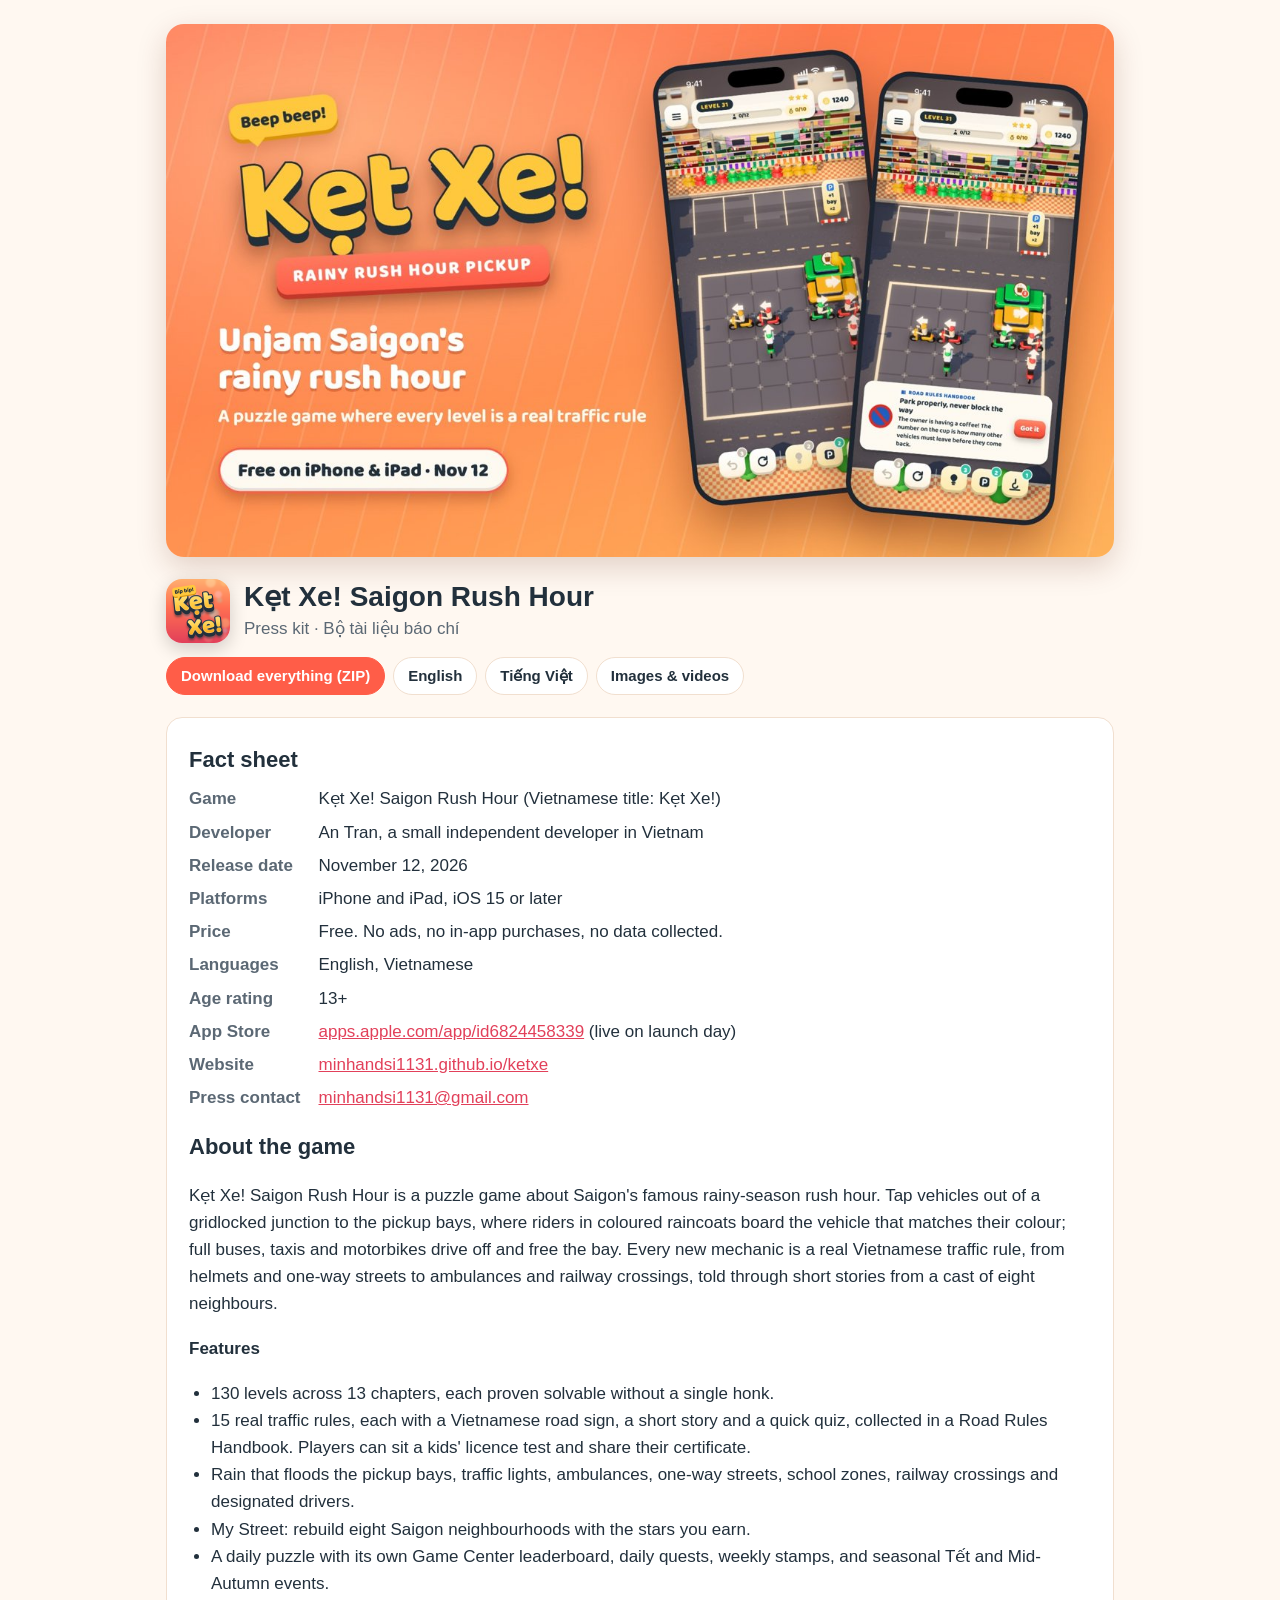
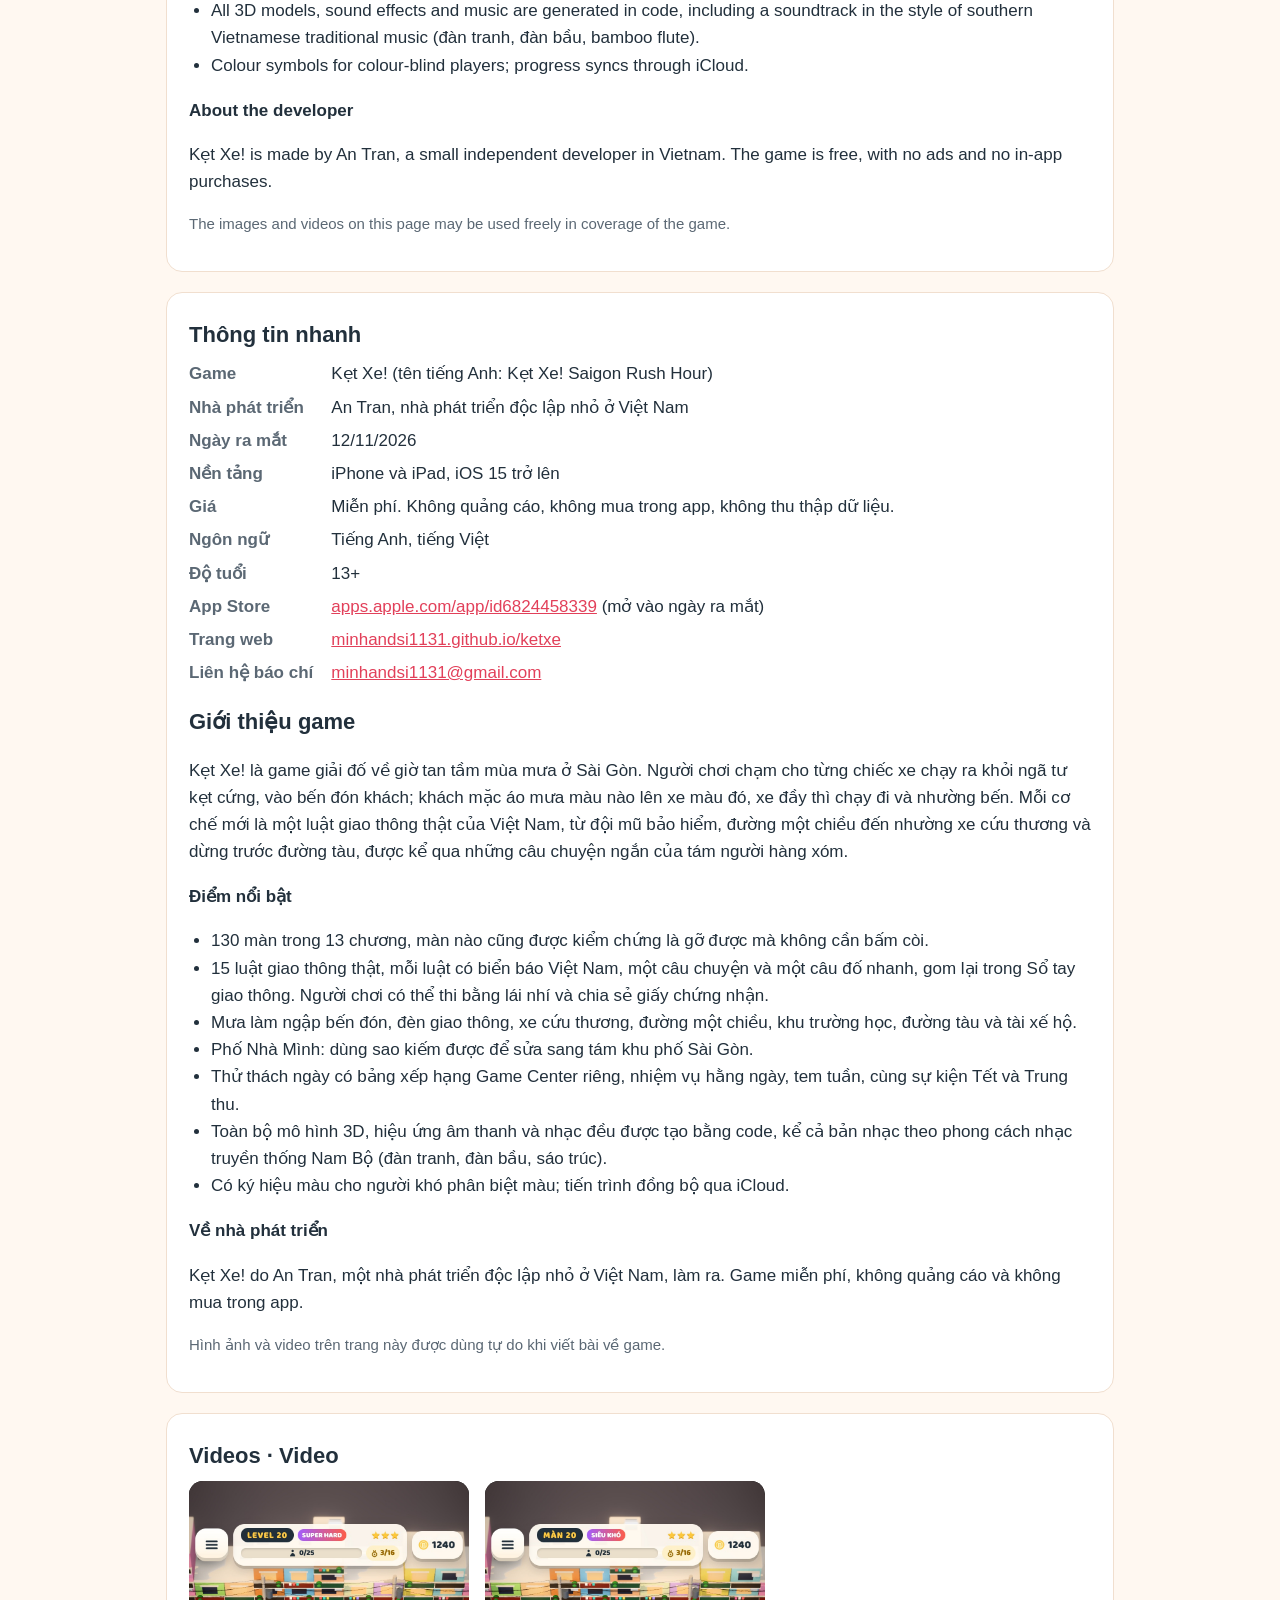
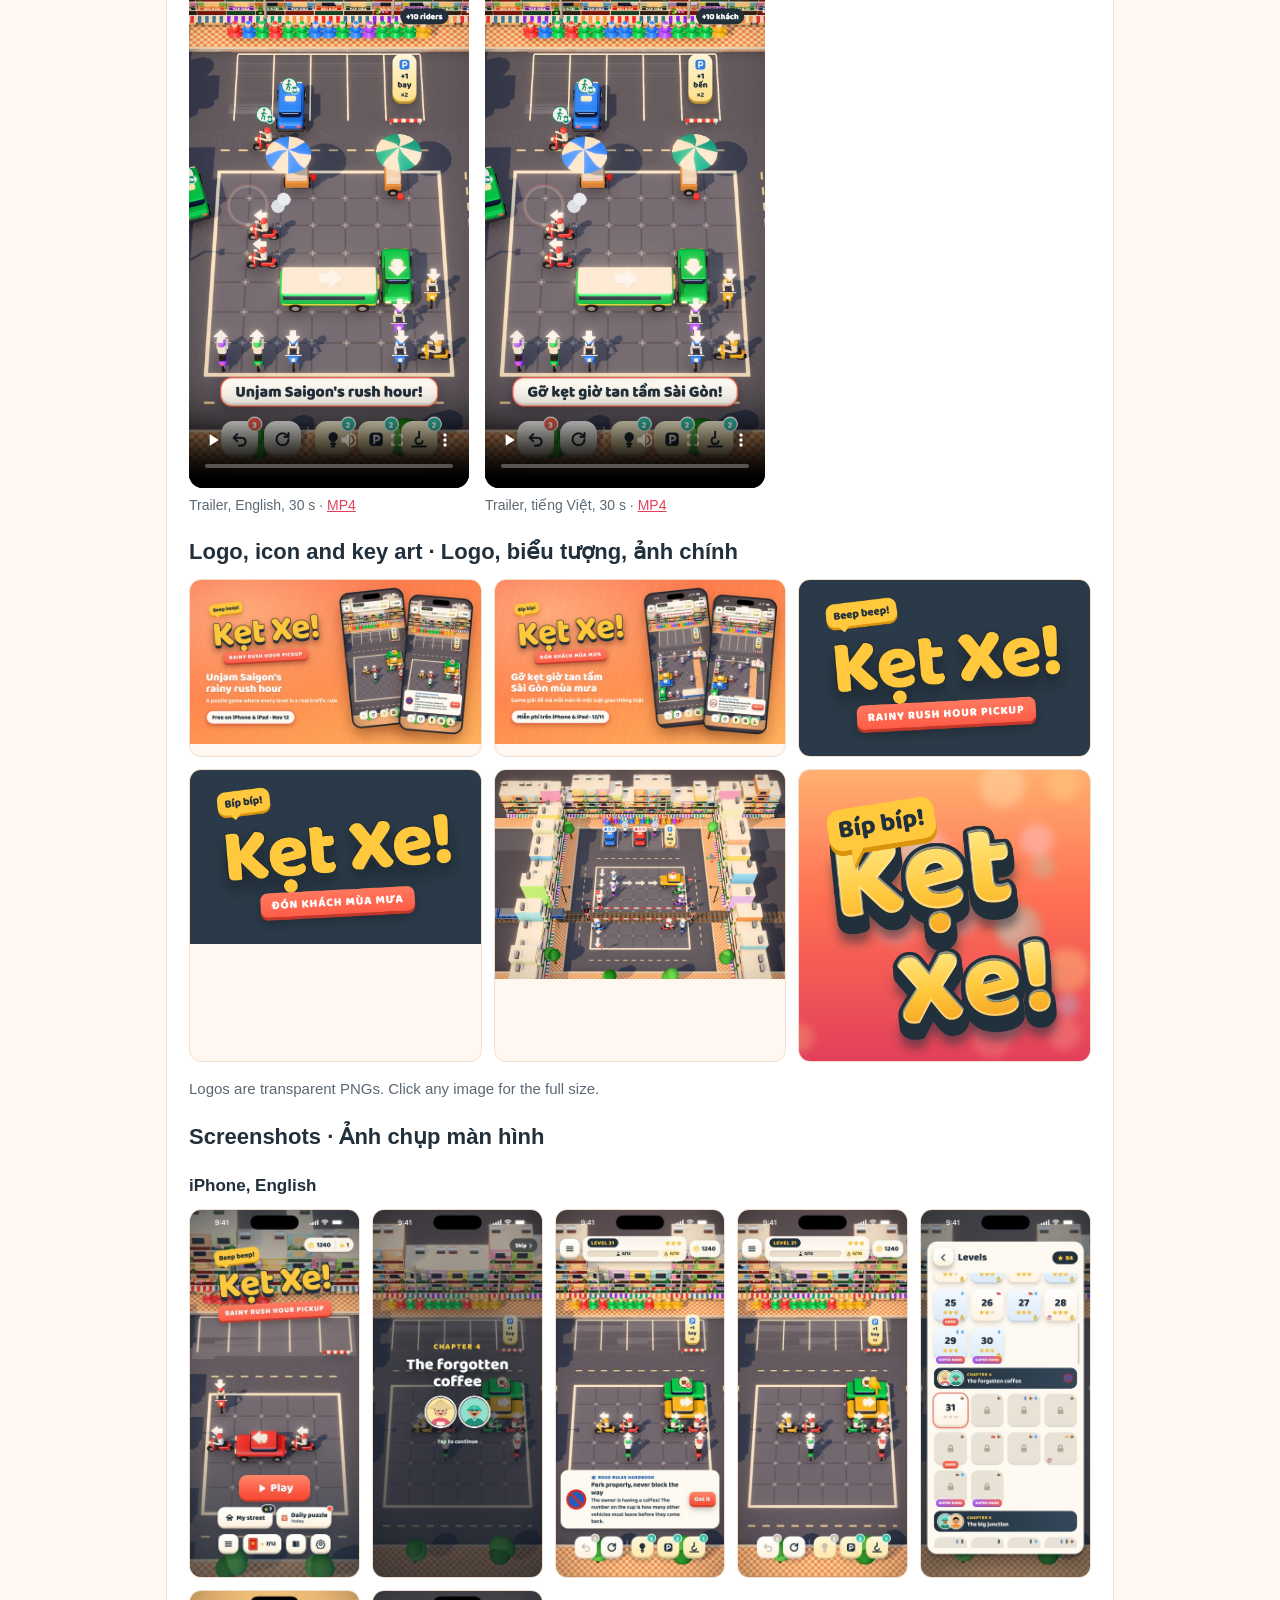
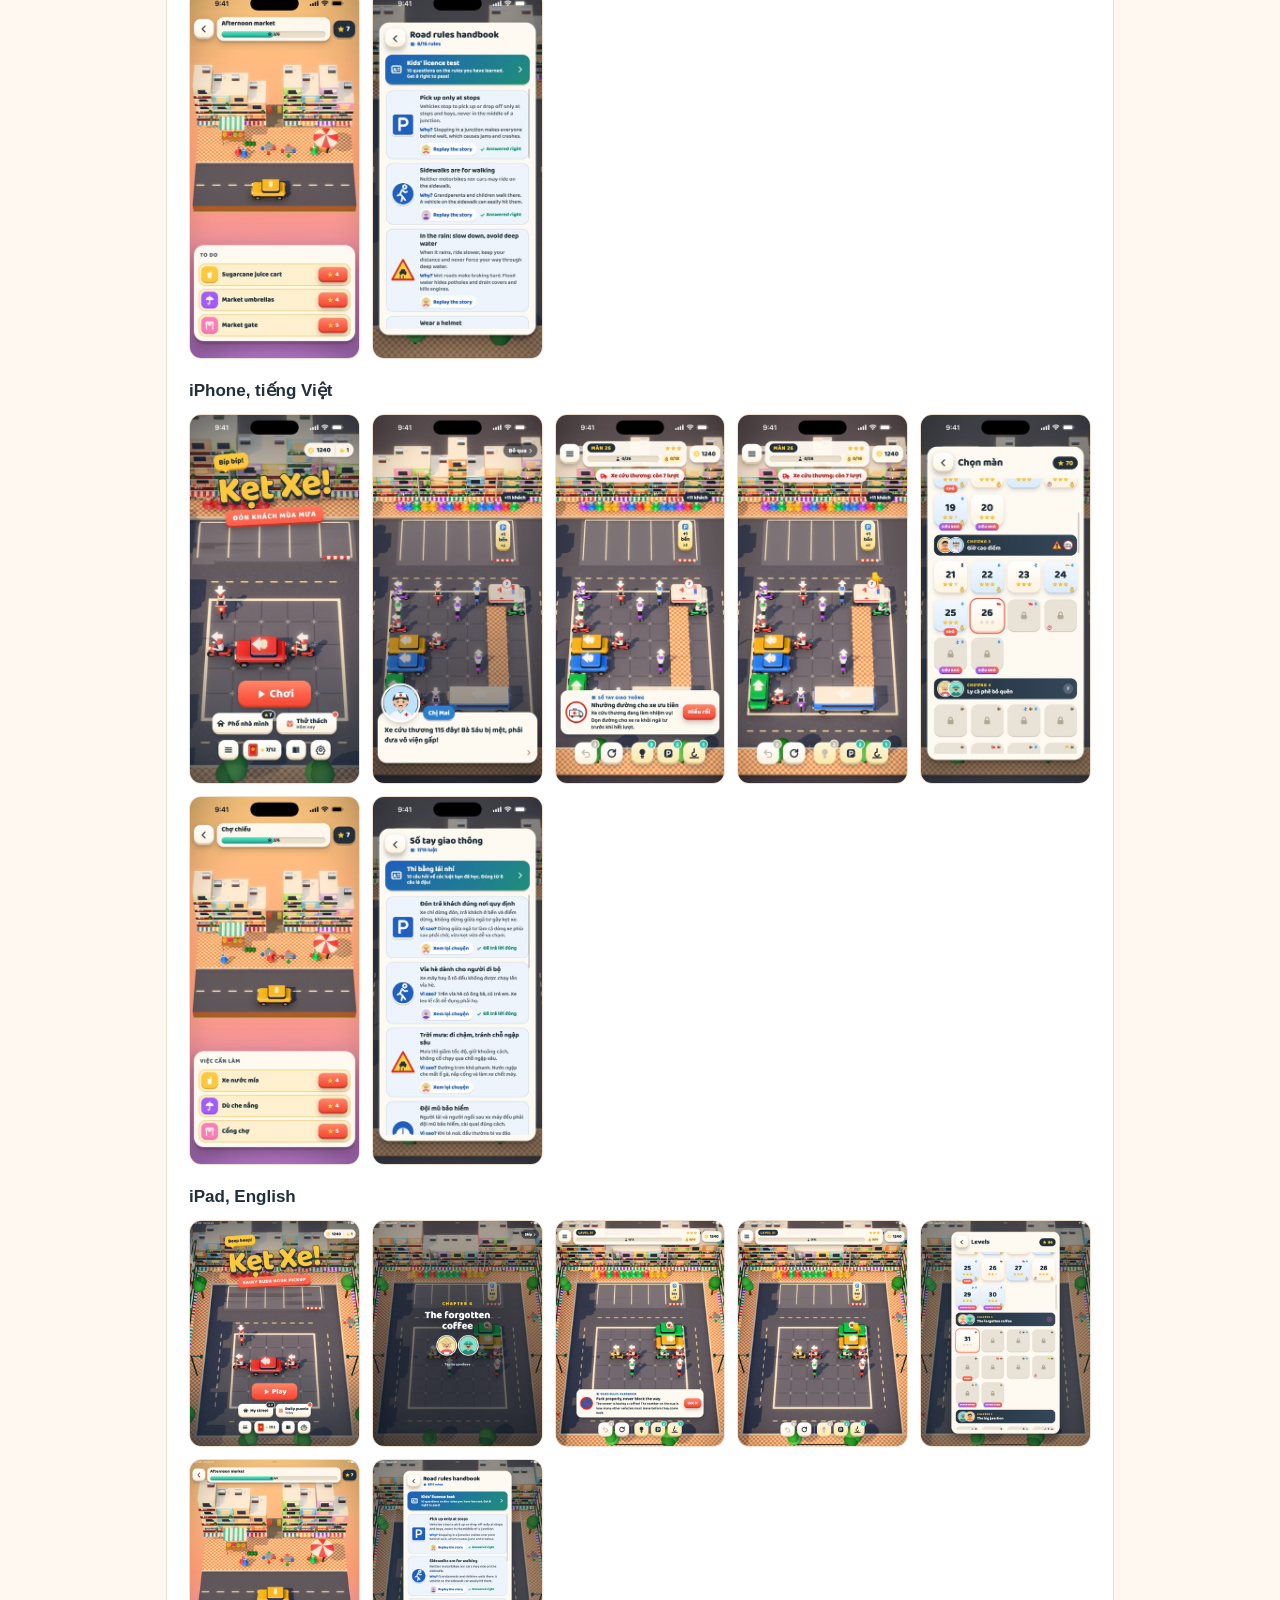
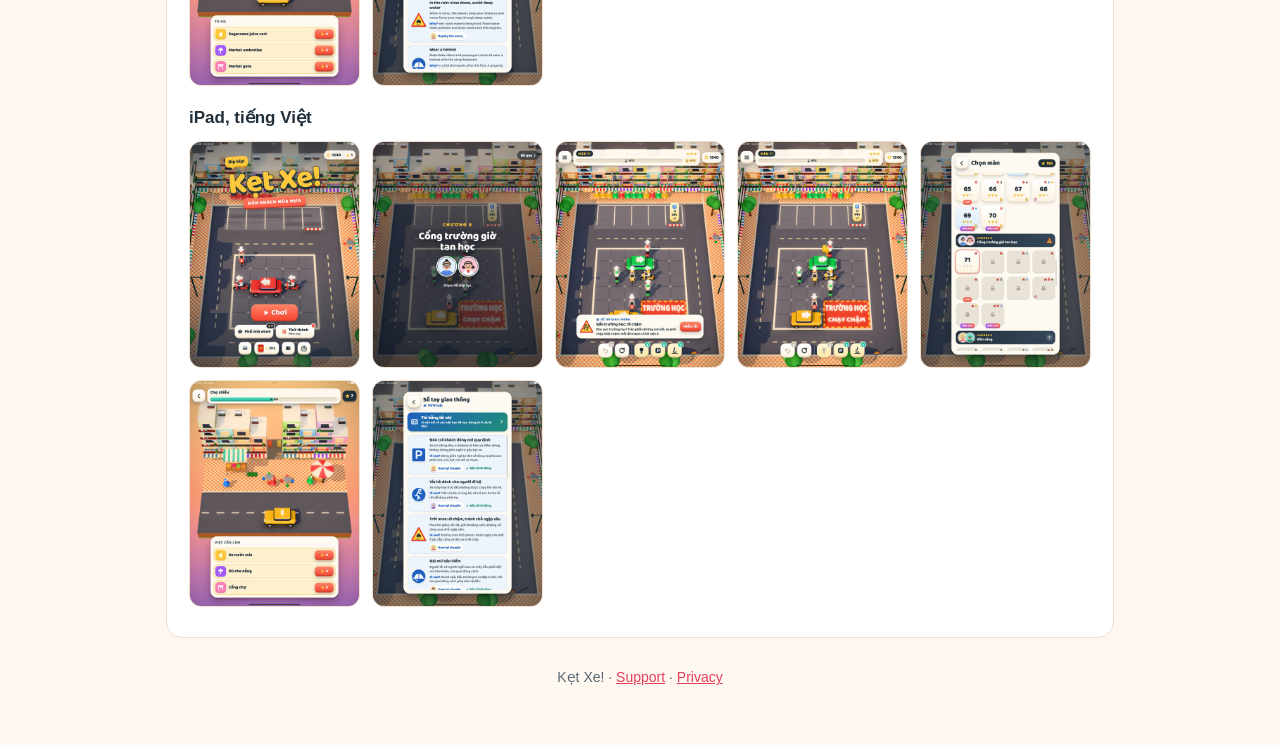
==== press/index.html @ 8d1dc2d1 "Press kit của Kẹt Xe! cho ngày ra mắt 12/11/2026 Trang /press/ song ngữ Anh–Việt: thông tin nhanh, g" ====
<!doctype html>
<html lang="en">
<head>
  <meta charset="utf-8">
  <meta name="viewport" content="width=device-width, initial-scale=1">
  <title>Kẹt Xe! Press Kit</title>
  <meta name="description" content="Press kit for Kẹt Xe! Saigon Rush Hour, a puzzle game about Saigon's rainy rush hour and real traffic rules. Out November 12, 2026 on iPhone and iPad.">
  <link rel="icon" href="assets/icon-1024.png">
  <meta property="og:title" content="Kẹt Xe! Saigon Rush Hour: press kit">
  <meta property="og:description" content="A puzzle game where every level is a real traffic rule. Free on iPhone and iPad, November 12, 2026.">
  <meta property="og:image" content="https://minhandsi1131.github.io/ketxe/press/assets/banner-en.jpg">
  <meta property="og:url" content="https://minhandsi1131.github.io/ketxe/press/">
  <meta name="twitter:card" content="summary_large_image">
  <style>
    :root {
      --bg: #fff8f1; --card: #ffffff; --ink: #22303c; --muted: #5b6874; --accent: #e2405a; --coral: #ff5d48; --line: #f1dfcf;
      color-scheme: light dark;
    }
    @media (prefers-color-scheme: dark) {
      :root { --bg: #1b2229; --card: #232c35; --ink: #f3ece4; --muted: #b3bcc5; --accent: #ff8a7a; --line: #34404b; }
    }
    * { box-sizing: border-box; }
    body { margin: 0; background: var(--bg); color: var(--ink); font: 17px/1.6 -apple-system, BlinkMacSystemFont, "Segoe UI", Roboto, "Helvetica Neue", Arial, sans-serif; }
    main { max-width: 980px; margin: 0 auto; padding: 24px 16px 56px; }
    .hero { width: 100%; border-radius: 18px; display: block; box-shadow: 0 10px 30px rgba(90, 30, 0, .18); }
    header { display: flex; align-items: center; gap: 14px; margin: 22px 0 6px; }
    header img { width: 64px; height: 64px; border-radius: 16px; box-shadow: 0 6px 18px rgba(0, 0, 0, .18); }
    header h1 { margin: 0; font-size: 28px; line-height: 1.15; }
    header p { margin: 2px 0 0; color: var(--muted); }
    nav { margin: 14px 0 22px; display: flex; flex-wrap: wrap; gap: 8px; }
    nav a { padding: 6px 14px; border-radius: 999px; background: var(--card); border: 1px solid var(--line); color: var(--ink); text-decoration: none; font-weight: 600; font-size: 15px; }
    nav a.primary { background: var(--coral); border-color: var(--coral); color: #fff; }
    section { background: var(--card); border: 1px solid var(--line); border-radius: 16px; padding: 6px 22px 20px; margin-bottom: 20px; }
    h2 { font-size: 22px; margin: 18px 0 8px; }
    h3 { font-size: 17px; margin: 18px 0 6px; }
    a { color: var(--accent); }
    dl.facts { display: grid; grid-template-columns: max-content 1fr; gap: 6px 18px; margin: 8px 0 4px; }
    dl.facts dt { color: var(--muted); font-weight: 600; }
    dl.facts dd { margin: 0; min-width: 0; overflow-wrap: anywhere; }
    @media (max-width: 560px) { dl.facts { grid-template-columns: 1fr; gap: 0; } dl.facts dt { margin-top: 10px; } }
    ul { padding-left: 22px; }
    .note { color: var(--muted); font-size: 15px; }
    .media { display: grid; grid-template-columns: repeat(auto-fill, minmax(150px, 1fr)); gap: 12px; margin: 10px 0; }
    .media.wide { grid-template-columns: repeat(auto-fill, minmax(260px, 1fr)); }
    .media a { display: block; border-radius: 12px; overflow: hidden; border: 1px solid var(--line); background: var(--bg); }
    .media img { width: 100%; display: block; }
    .media .logo { padding: 14px; background: #2b3a48; }
    .videos { display: grid; grid-template-columns: repeat(auto-fill, minmax(220px, 280px)); gap: 16px; }
    .videos figure { margin: 0; }
    video { width: 100%; border-radius: 14px; background: #000; display: block; }
    figcaption { font-size: 14px; color: var(--muted); margin-top: 6px; }
    footer { color: var(--muted); font-size: 14px; text-align: center; margin-top: 28px; }
  </style>
</head>
<body>
<main>
  <img class="hero" src="assets/web/banner-en.jpg" alt="Kẹt Xe! Saigon Rush Hour: unjam Saigon's rainy rush hour. Free on iPhone and iPad, November 12.">
  <header>
    <img src="assets/icon-1024.png" alt="Kẹt Xe! app icon">
    <div>
      <h1>Kẹt Xe! Saigon Rush Hour</h1>
      <p>Press kit · Bộ tài liệu báo chí</p>
    </div>
  </header>
  <nav>
    <a class="primary" href="ket-xe-press-kit.zip">Download everything (ZIP)</a>
    <a href="#en">English</a>
    <a href="#vi">Tiếng Việt</a>
    <a href="#media">Images & videos</a>
  </nav>

  <section id="en" lang="en">
    <h2>Fact sheet</h2>
    <dl class="facts">
      <dt>Game</dt><dd>Kẹt Xe! Saigon Rush Hour (Vietnamese title: Kẹt Xe!)</dd>
      <dt>Developer</dt><dd>An Tran, a small independent developer in Vietnam</dd>
      <dt>Release date</dt><dd>November 12, 2026</dd>
      <dt>Platforms</dt><dd>iPhone and iPad, iOS 15 or later</dd>
      <dt>Price</dt><dd>Free. No ads, no in-app purchases, no data collected.</dd>
      <dt>Languages</dt><dd>English, Vietnamese</dd>
      <dt>Age rating</dt><dd>13+</dd>
      <dt>App Store</dt><dd><a href="https://apps.apple.com/app/id6824458339">apps.apple.com/app/id6824458339</a> (live on launch day)</dd>
      <dt>Website</dt><dd><a href="https://minhandsi1131.github.io/ketxe/">minhandsi1131.github.io/ketxe</a></dd>
      <dt>Press contact</dt><dd><a href="mailto:minhandsi1131@gmail.com">minhandsi1131@gmail.com</a></dd>
    </dl>

    <h2>About the game</h2>
    <p>Kẹt Xe! Saigon Rush Hour is a puzzle game about Saigon's famous rainy-season rush hour. Tap vehicles out of a gridlocked junction to the pickup bays, where riders in coloured raincoats board the vehicle that matches their colour; full buses, taxis and motorbikes drive off and free the bay. Every new mechanic is a real Vietnamese traffic rule, from helmets and one-way streets to ambulances and railway crossings, told through short stories from a cast of eight neighbours.</p>

    <h3>Features</h3>
    <ul>
      <li>130 levels across 13 chapters, each proven solvable without a single honk.</li>
      <li>15 real traffic rules, each with a Vietnamese road sign, a short story and a quick quiz, collected in a Road Rules Handbook. Players can sit a kids' licence test and share their certificate.</li>
      <li>Rain that floods the pickup bays, traffic lights, ambulances, one-way streets, school zones, railway crossings and designated drivers.</li>
      <li>My Street: rebuild eight Saigon neighbourhoods with the stars you earn.</li>
      <li>A daily puzzle with its own Game Center leaderboard, daily quests, weekly stamps, and seasonal Tết and Mid-Autumn events.</li>
      <li>All 3D models, sound effects and music are generated in code, including a soundtrack in the style of southern Vietnamese traditional music (đàn tranh, đàn bầu, bamboo flute).</li>
      <li>Colour symbols for colour-blind players; progress syncs through iCloud.</li>
    </ul>

    <h3>About the developer</h3>
    <p>Kẹt Xe! is made by An Tran, a small independent developer in Vietnam. The game is free, with no ads and no in-app purchases.</p>
    <p class="note">The images and videos on this page may be used freely in coverage of the game.</p>
  </section>

  <section id="vi" lang="vi">
    <h2>Thông tin nhanh</h2>
    <dl class="facts">
      <dt>Game</dt><dd>Kẹt Xe! (tên tiếng Anh: Kẹt Xe! Saigon Rush Hour)</dd>
      <dt>Nhà phát triển</dt><dd>An Tran, nhà phát triển độc lập nhỏ ở Việt Nam</dd>
      <dt>Ngày ra mắt</dt><dd>12/11/2026</dd>
      <dt>Nền tảng</dt><dd>iPhone và iPad, iOS 15 trở lên</dd>
      <dt>Giá</dt><dd>Miễn phí. Không quảng cáo, không mua trong app, không thu thập dữ liệu.</dd>
      <dt>Ngôn ngữ</dt><dd>Tiếng Anh, tiếng Việt</dd>
      <dt>Độ tuổi</dt><dd>13+</dd>
      <dt>App Store</dt><dd><a href="https://apps.apple.com/app/id6824458339">apps.apple.com/app/id6824458339</a> (mở vào ngày ra mắt)</dd>
      <dt>Trang web</dt><dd><a href="https://minhandsi1131.github.io/ketxe/">minhandsi1131.github.io/ketxe</a></dd>
      <dt>Liên hệ báo chí</dt><dd><a href="mailto:minhandsi1131@gmail.com">minhandsi1131@gmail.com</a></dd>
    </dl>

    <h2>Giới thiệu game</h2>
    <p>Kẹt Xe! là game giải đố về giờ tan tầm mùa mưa ở Sài Gòn. Người chơi chạm cho từng chiếc xe chạy ra khỏi ngã tư kẹt cứng, vào bến đón khách; khách mặc áo mưa màu nào lên xe màu đó, xe đầy thì chạy đi và nhường bến. Mỗi cơ chế mới là một luật giao thông thật của Việt Nam, từ đội mũ bảo hiểm, đường một chiều đến nhường xe cứu thương và dừng trước đường tàu, được kể qua những câu chuyện ngắn của tám người hàng xóm.</p>

    <h3>Điểm nổi bật</h3>
    <ul>
      <li>130 màn trong 13 chương, màn nào cũng được kiểm chứng là gỡ được mà không cần bấm còi.</li>
      <li>15 luật giao thông thật, mỗi luật có biển báo Việt Nam, một câu chuyện và một câu đố nhanh, gom lại trong Sổ tay giao thông. Người chơi có thể thi bằng lái nhí và chia sẻ giấy chứng nhận.</li>
      <li>Mưa làm ngập bến đón, đèn giao thông, xe cứu thương, đường một chiều, khu trường học, đường tàu và tài xế hộ.</li>
      <li>Phố Nhà Mình: dùng sao kiếm được để sửa sang tám khu phố Sài Gòn.</li>
      <li>Thử thách ngày có bảng xếp hạng Game Center riêng, nhiệm vụ hằng ngày, tem tuần, cùng sự kiện Tết và Trung thu.</li>
      <li>Toàn bộ mô hình 3D, hiệu ứng âm thanh và nhạc đều được tạo bằng code, kể cả bản nhạc theo phong cách nhạc truyền thống Nam Bộ (đàn tranh, đàn bầu, sáo trúc).</li>
      <li>Có ký hiệu màu cho người khó phân biệt màu; tiến trình đồng bộ qua iCloud.</li>
    </ul>

    <h3>Về nhà phát triển</h3>
    <p>Kẹt Xe! do An Tran, một nhà phát triển độc lập nhỏ ở Việt Nam, làm ra. Game miễn phí, không quảng cáo và không mua trong app.</p>
    <p class="note">Hình ảnh và video trên trang này được dùng tự do khi viết bài về game.</p>
  </section>

  <section id="media">
    <h2>Videos · Video</h2>
    <div class="videos">
      <figure>
        <video controls preload="none" playsinline poster="assets/trailer-en-poster.jpg" src="assets/trailer-en.mp4"></video>
        <figcaption>Trailer, English, 30 s · <a href="assets/trailer-en.mp4" download>MP4</a></figcaption>
      </figure>
      <figure>
        <video controls preload="none" playsinline poster="assets/trailer-vi-poster.jpg" src="assets/trailer-vi.mp4"></video>
        <figcaption>Trailer, tiếng Việt, 30 s · <a href="assets/trailer-vi.mp4" download>MP4</a></figcaption>
      </figure>
    </div>

    <h2>Logo, icon and key art · Logo, biểu tượng, ảnh chính</h2>
    <div class="media wide">
      <a href="assets/banner-en.jpg"><img src="assets/web/banner-en.jpg" alt="Banner, English"></a>
      <a href="assets/banner-vi.jpg"><img src="assets/web/banner-vi.jpg" alt="Banner, Vietnamese"></a>
      <a href="assets/logo-en.png"><img class="logo" src="assets/logo-en.png" alt="Logo, English (transparent PNG)"></a>
      <a href="assets/logo-vi.png"><img class="logo" src="assets/logo-vi.png" alt="Logo, Vietnamese (transparent PNG)"></a>
      <a href="assets/scene-railway.jpg"><img src="assets/scene-railway.jpg" alt="A railway crossing level"></a>
      <a href="assets/icon-1024.png"><img src="assets/icon-1024.png" alt="App icon, 1024 px"></a>
    </div>
    <p class="note">Logos are transparent PNGs. Click any image for the full size.</p>

    <h2>Screenshots · Ảnh chụp màn hình</h2>
    <h3>iPhone, English</h3>
    <div class="media" data-set="iphone-en"></div>
    <h3>iPhone, tiếng Việt</h3>
    <div class="media" data-set="iphone-vi"></div>
    <h3>iPad, English</h3>
    <div class="media" data-set="ipad-en"></div>
    <h3>iPad, tiếng Việt</h3>
    <div class="media" data-set="ipad-vi"></div>
  </section>

  <footer>Kẹt Xe! · <a href="https://minhandsi1131.github.io/ketxe/">Support</a> · <a href="https://minhandsi1131.github.io/ketxe/privacy.html">Privacy</a></footer>
</main>
<script>
  // The screenshot grids: one small preview per shot, linking to the full-size file.
  const SHOTS = ['1-title', '2-story', '3-rule', '4-play', '5-levels', '6-street', '7-handbook'];
  for (const grid of document.querySelectorAll('[data-set]')) {
    const set = grid.dataset.set;
    grid.innerHTML = SHOTS.map(n => `<a href="assets/screenshots/${set}/${n}.jpg"><img loading="lazy" src="assets/web/${set}/${n}.jpg" alt="${set} ${n.slice(2)}"></a>`).join('');
  }
</script>
</body>
</html>
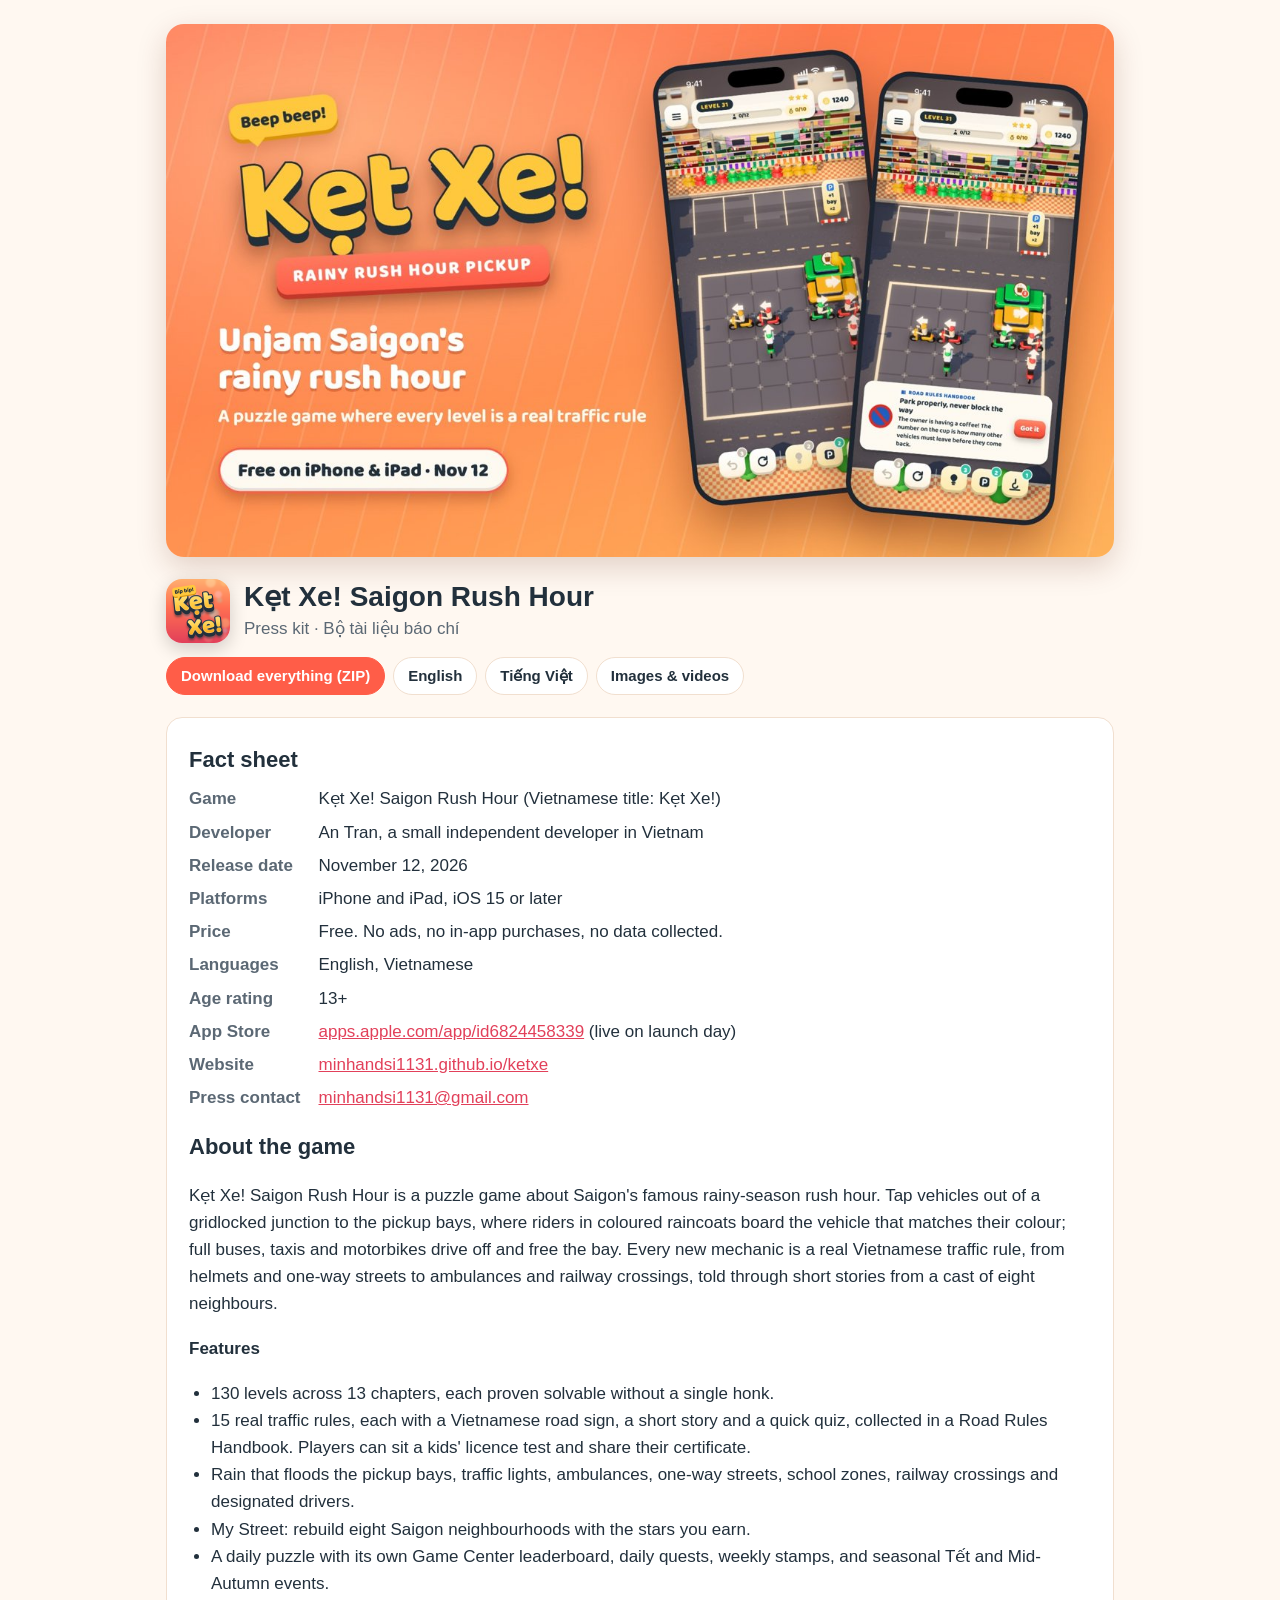
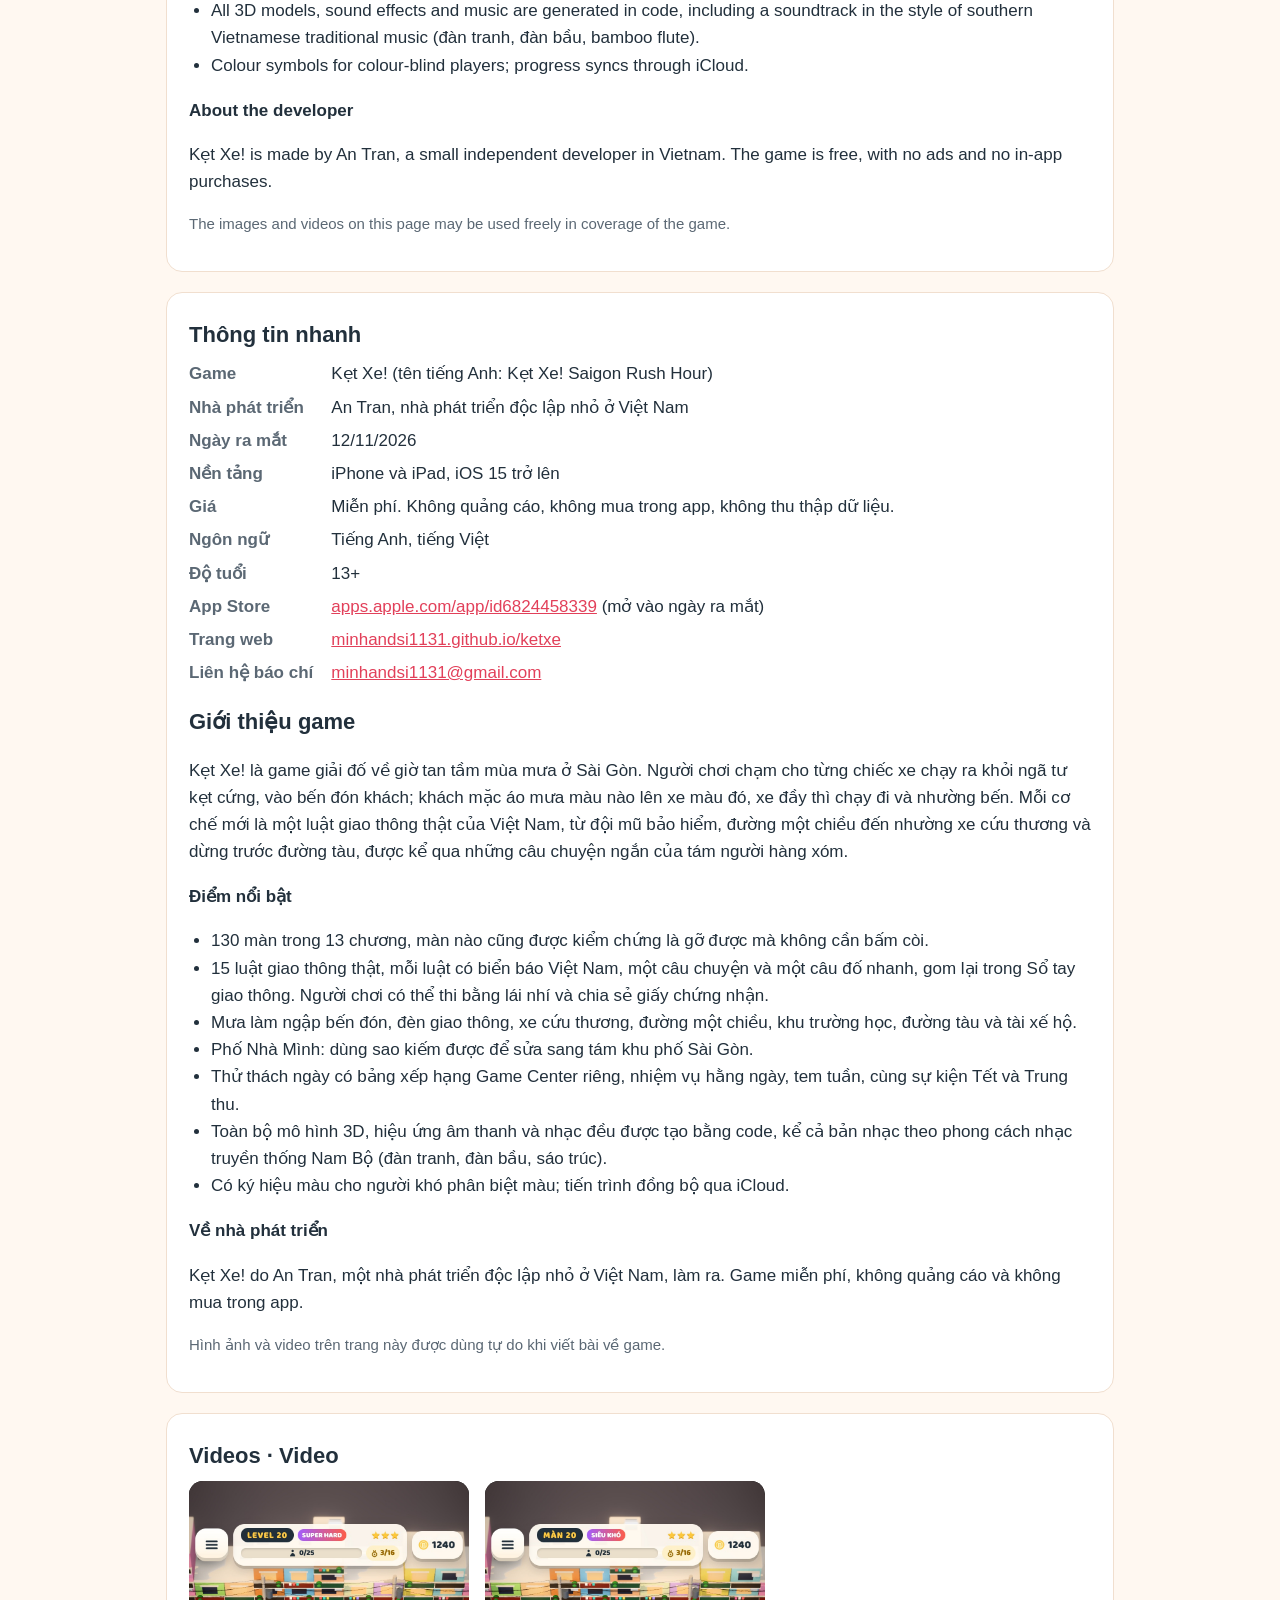
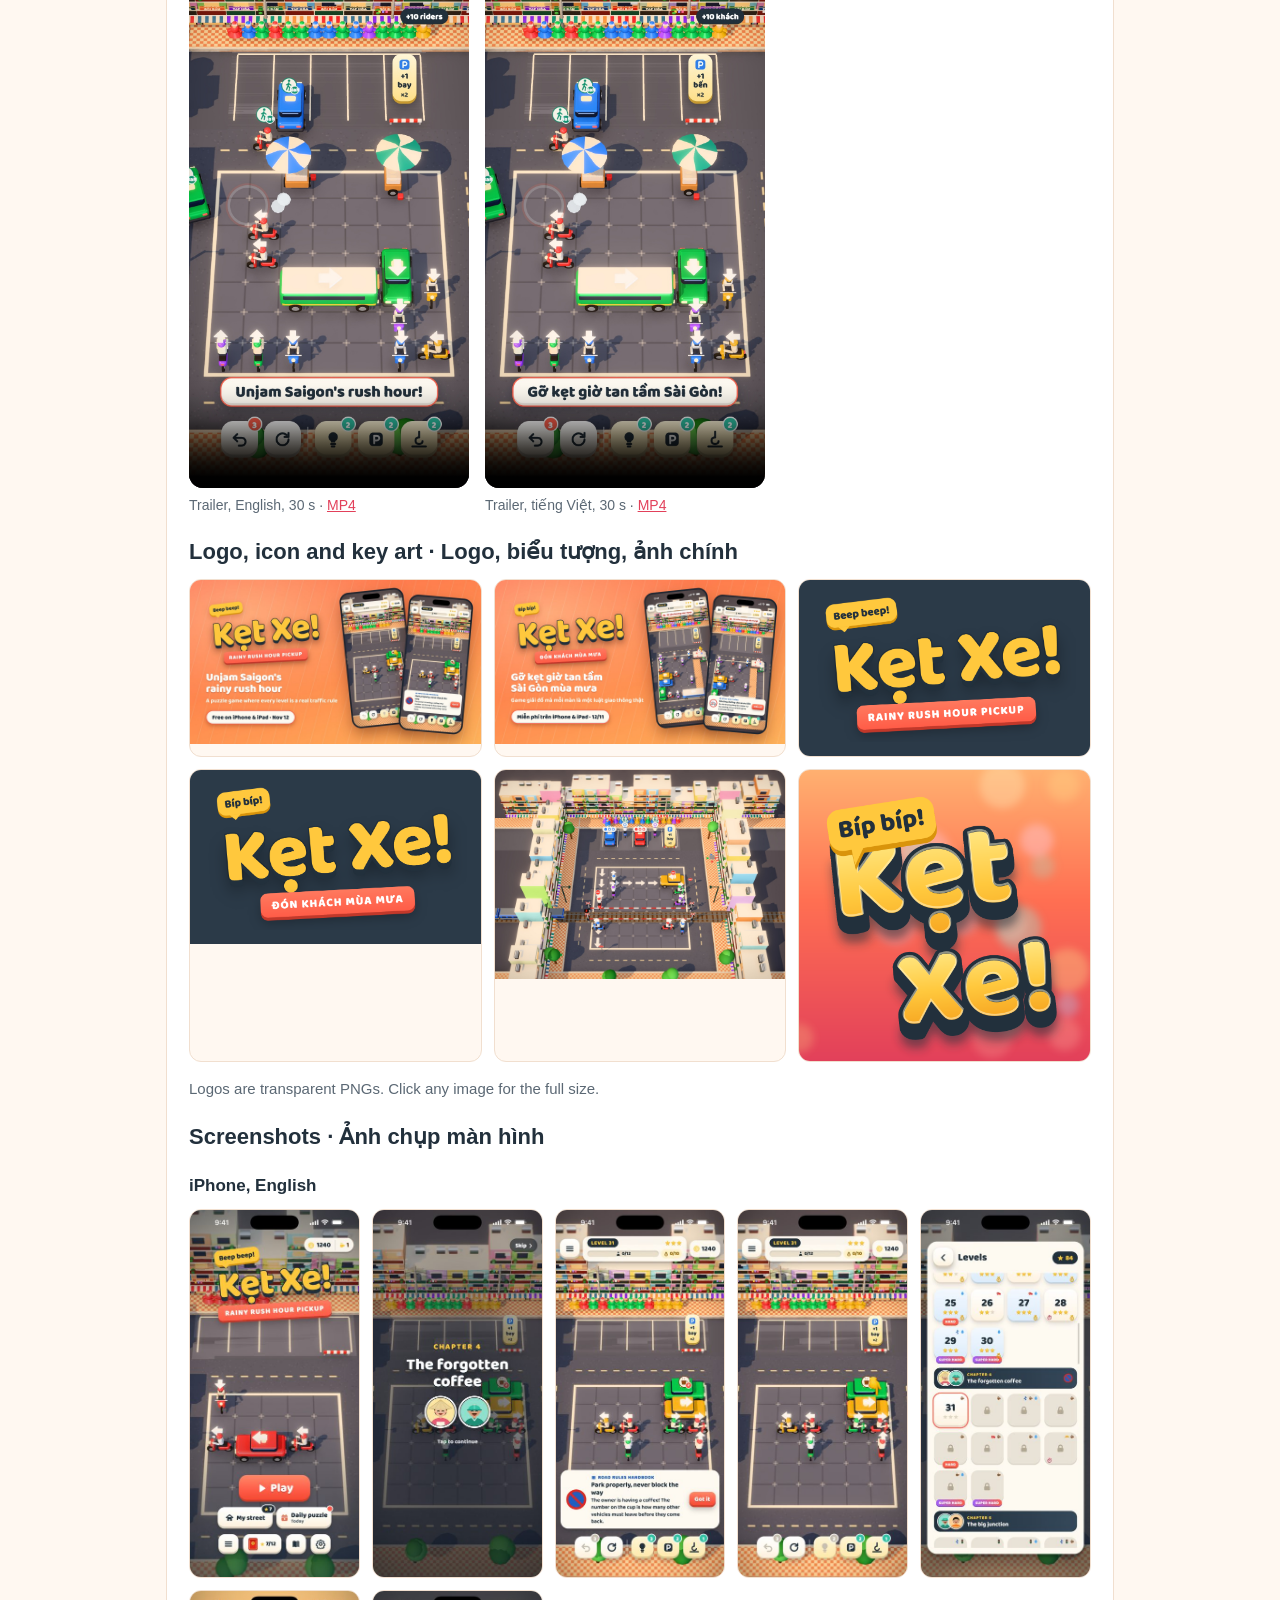
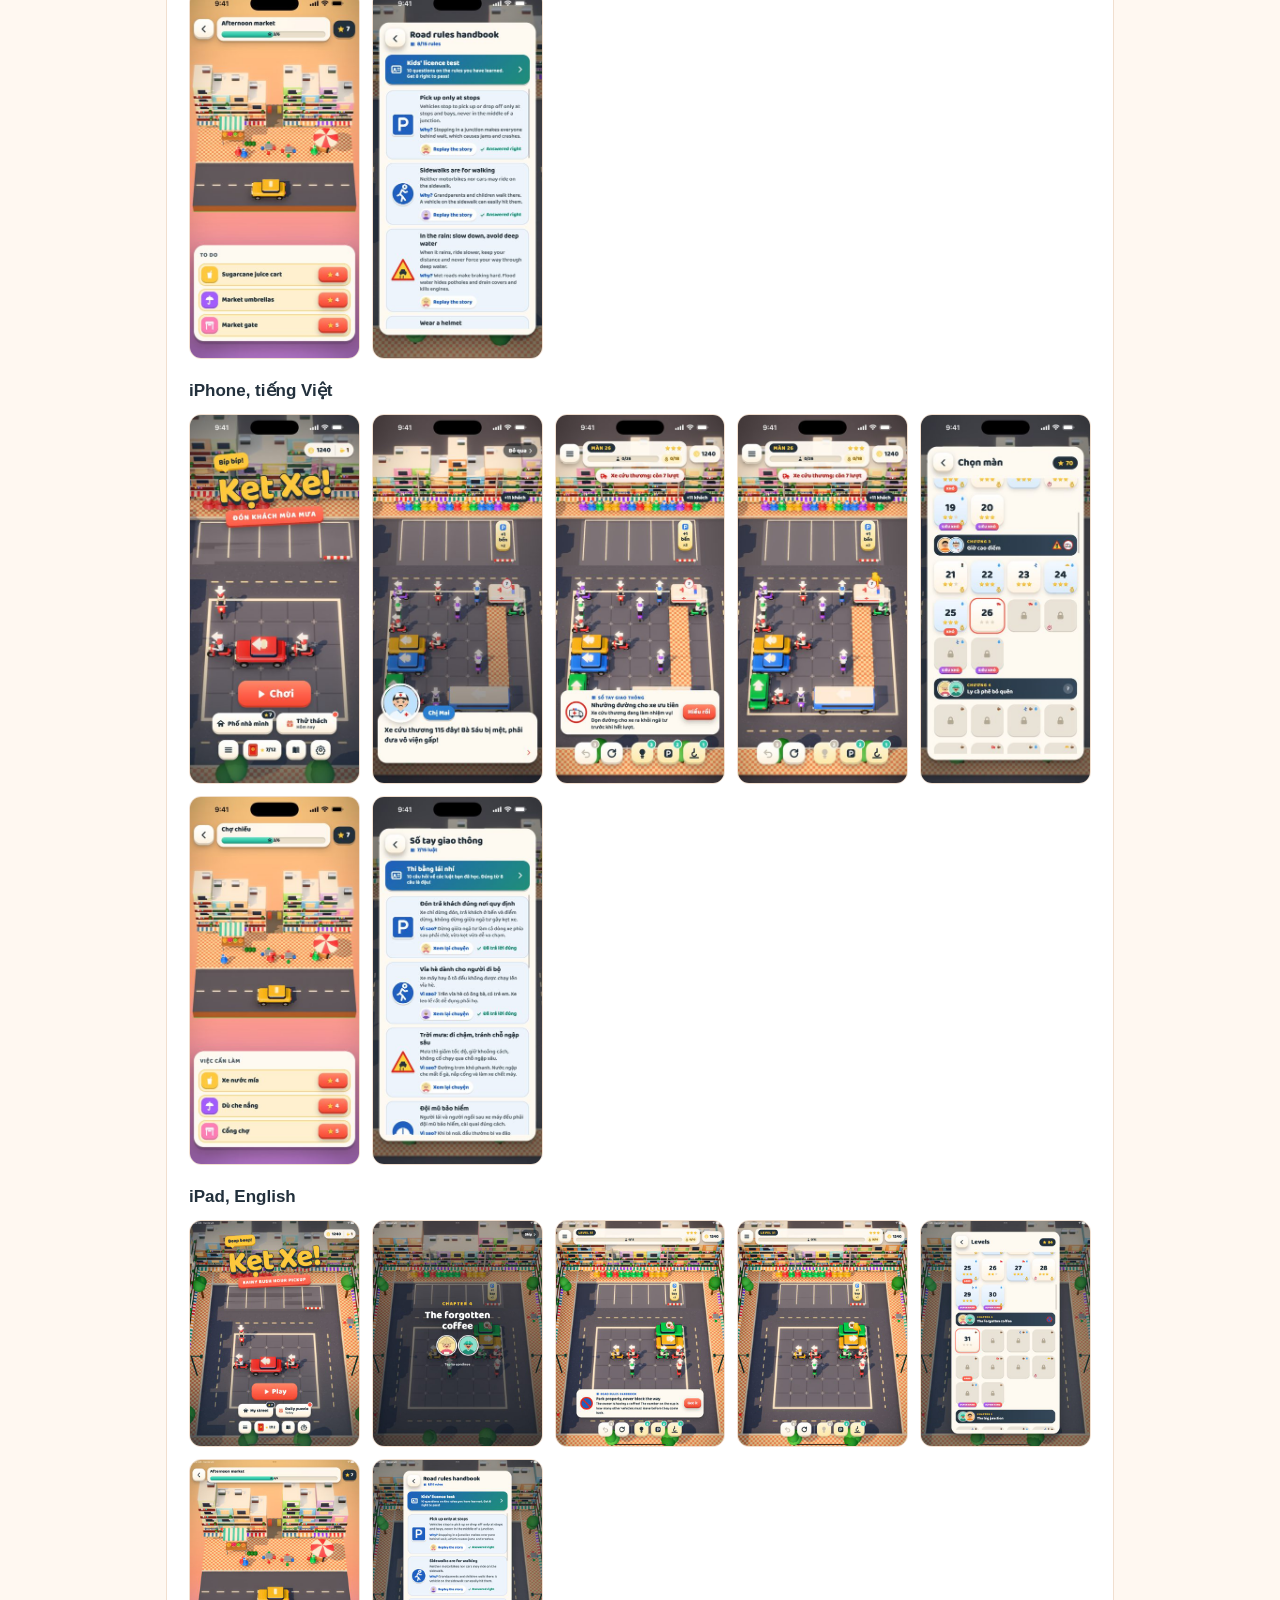
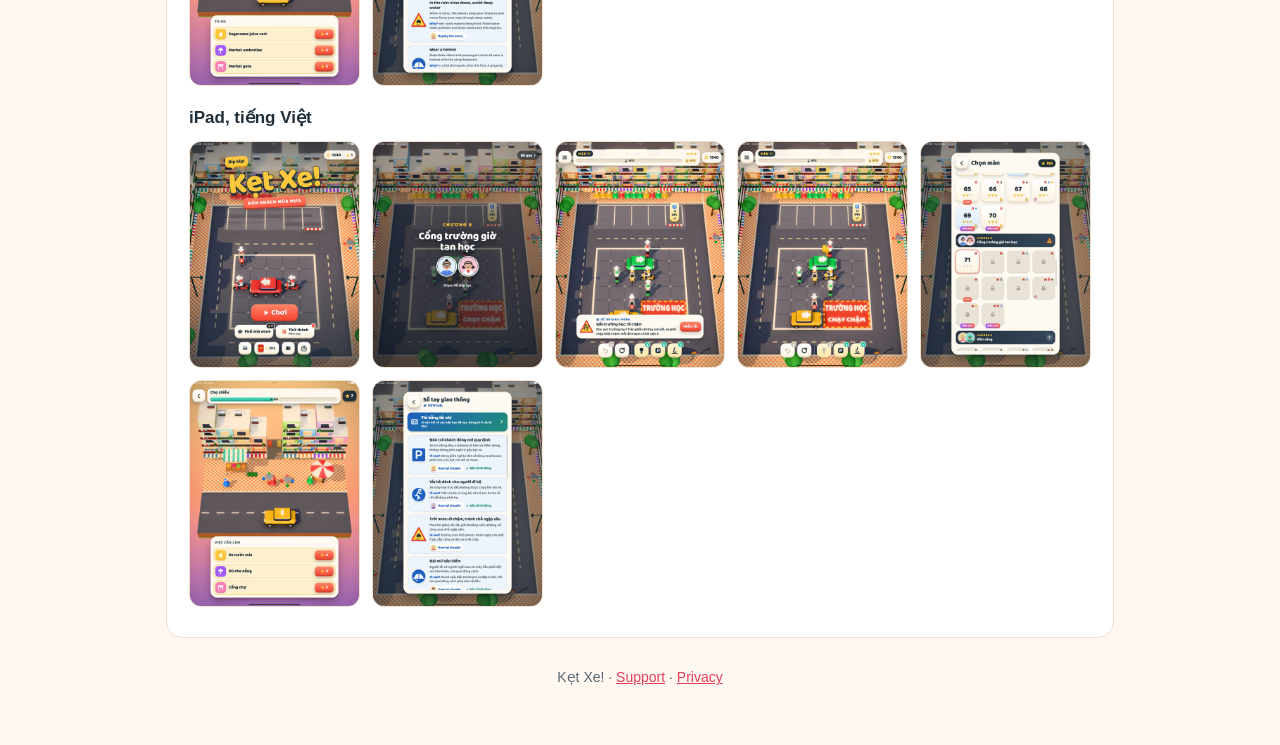
==== commit 6bb6d5b4: "Press kit: lưới ảnh và video co lại trên màn hình hẹp Dưới khoảng 330 px, lưới banner và logo (cột t" ====
--- a/press/index.html
+++ b/press/index.html
@@ -40,12 +40,12 @@
     @media (max-width: 560px) { dl.facts { grid-template-columns: 1fr; gap: 0; } dl.facts dt { margin-top: 10px; } }
     ul { padding-left: 22px; }
     .note { color: var(--muted); font-size: 15px; }
-    .media { display: grid; grid-template-columns: repeat(auto-fill, minmax(150px, 1fr)); gap: 12px; margin: 10px 0; }
-    .media.wide { grid-template-columns: repeat(auto-fill, minmax(260px, 1fr)); }
+    .media { display: grid; grid-template-columns: repeat(auto-fill, minmax(min(150px, 100%), 1fr)); gap: 12px; margin: 10px 0; }
+    .media.wide { grid-template-columns: repeat(auto-fill, minmax(min(260px, 100%), 1fr)); }
     .media a { display: block; border-radius: 12px; overflow: hidden; border: 1px solid var(--line); background: var(--bg); }
     .media img { width: 100%; display: block; }
     .media .logo { padding: 14px; background: #2b3a48; }
-    .videos { display: grid; grid-template-columns: repeat(auto-fill, minmax(220px, 280px)); gap: 16px; }
+    .videos { display: grid; grid-template-columns: repeat(auto-fill, minmax(min(220px, 100%), 280px)); gap: 16px; }
     .videos figure { margin: 0; }
     video { width: 100%; border-radius: 14px; background: #000; display: block; }
     figcaption { font-size: 14px; color: var(--muted); margin-top: 6px; }
